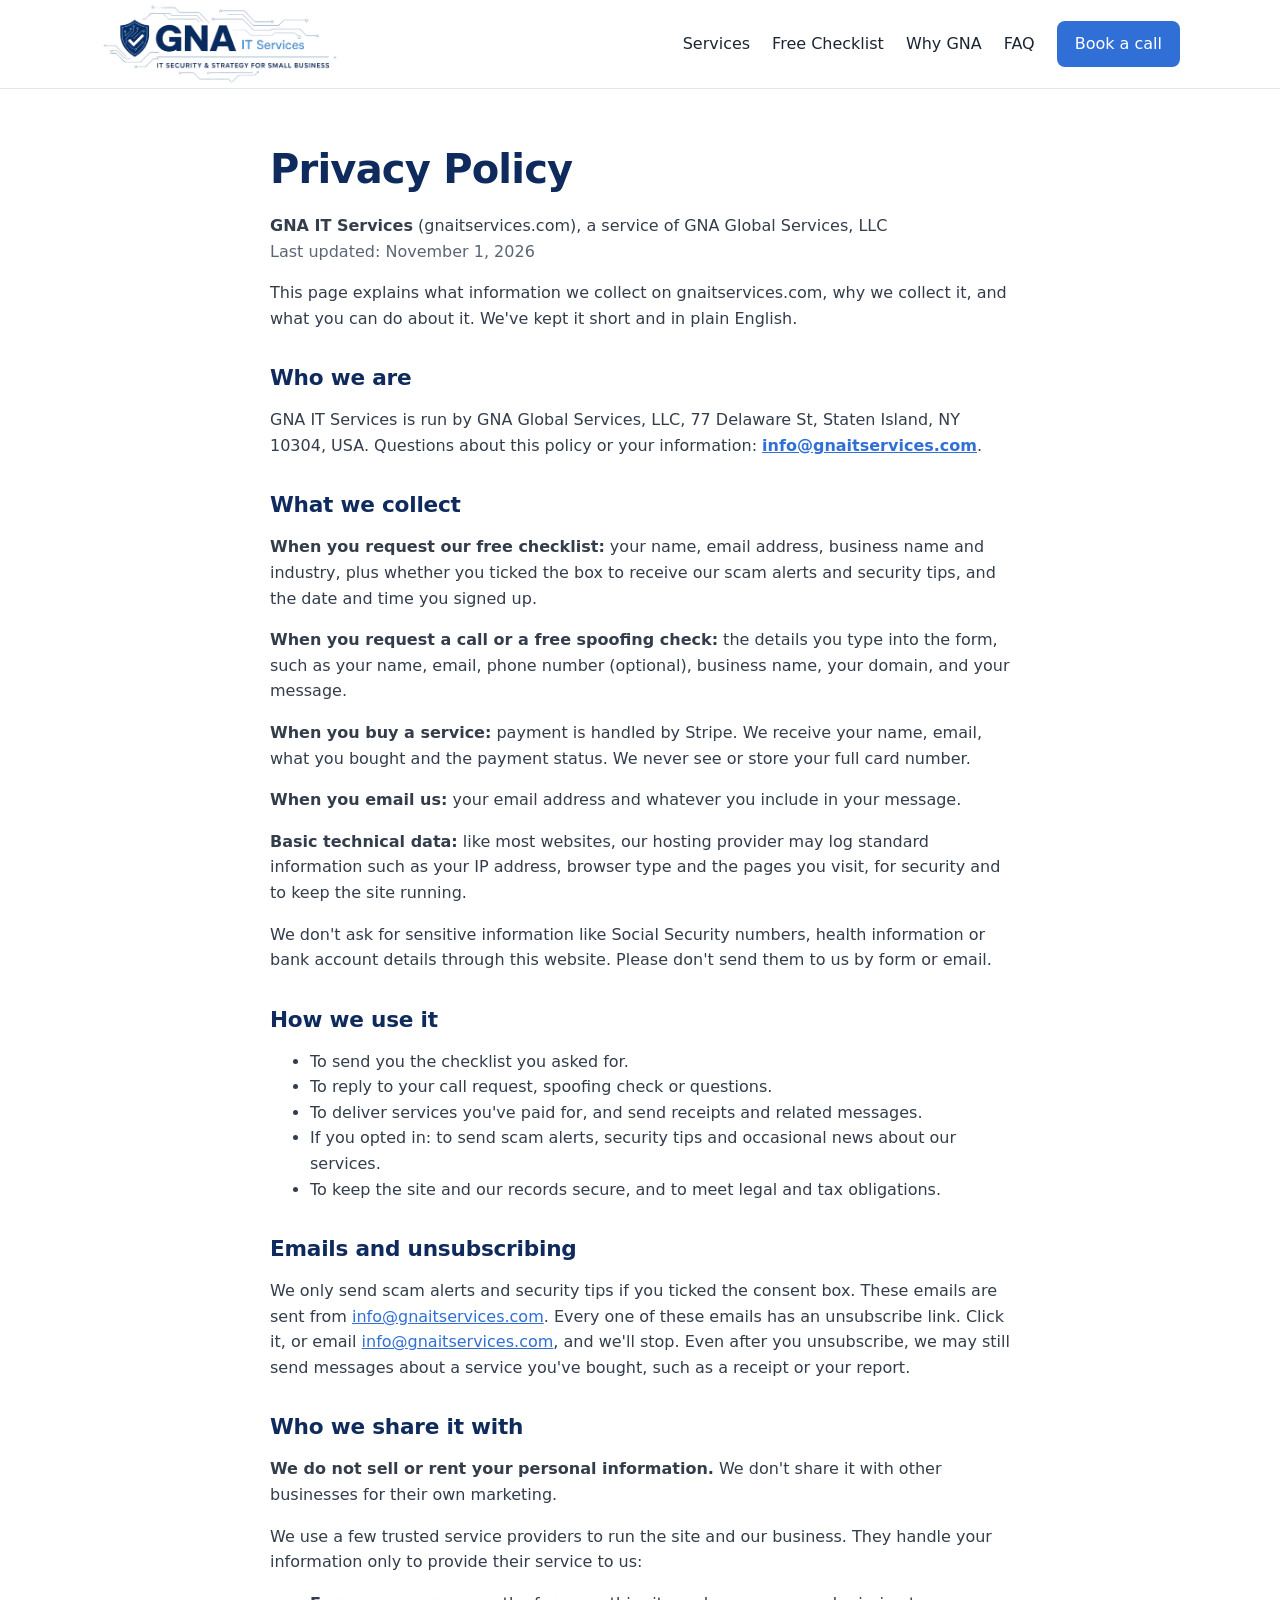
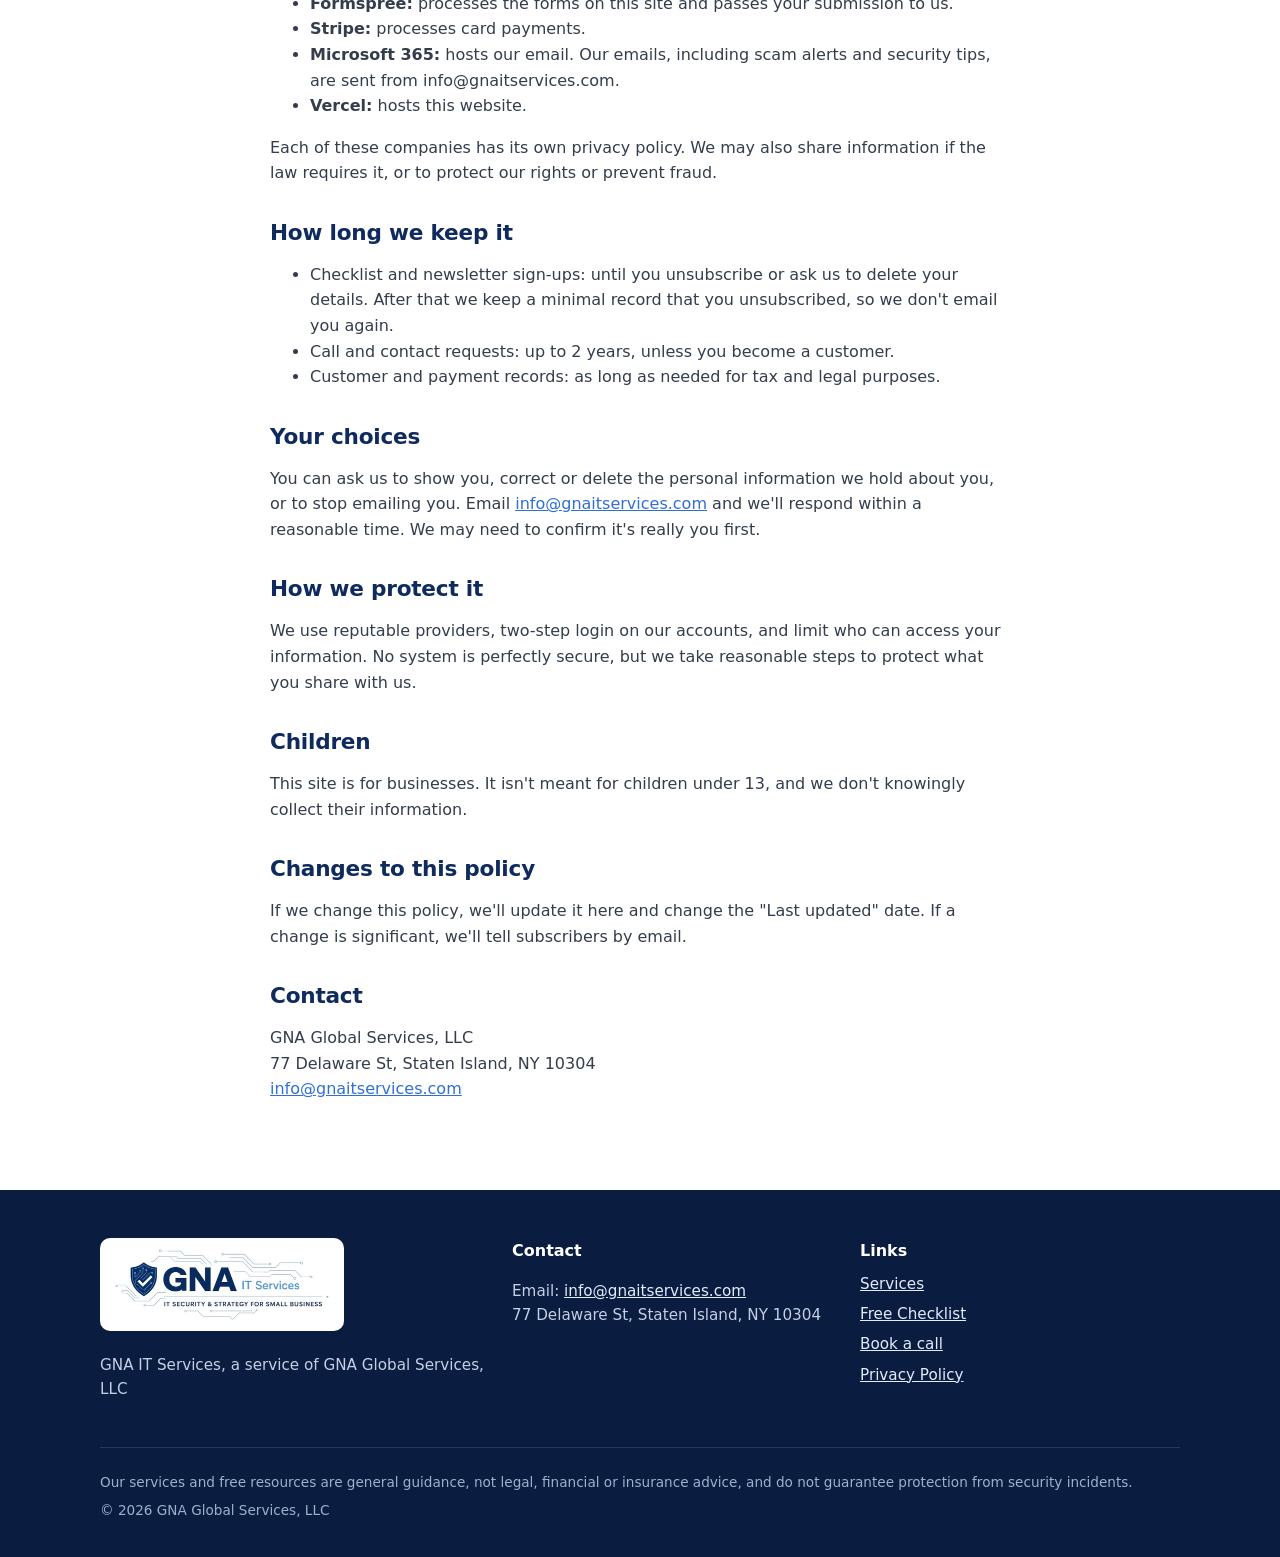
==== privacy.html @ 6314c676 "Initial GNA IT Services site" ====
<!doctype html>
<html lang="en">
<head>
<meta charset="utf-8">
<meta name="viewport" content="width=device-width, initial-scale=1">
<title>Privacy Policy | GNA IT Services</title>
<meta name="description" content="What information GNA IT Services collects on gnaitservices.com, why we collect it, and what you can do about it.">
<link rel="canonical" href="https://gnaitservices.com/privacy">
<meta name="theme-color" content="#0f2a5c">
<link rel="icon" type="image/png" href="[data-uri]">
<link rel="apple-touch-icon" href="[data-uri]">
<link rel="stylesheet" href="/styles.css">
</head>
<body>
<a class="skip" href="#main">Skip to content</a>
<header class="site-header">
  <div class="wrap nav">
    <a class="brand" href="/" aria-label="GNA IT Services home"><img src="[data-uri]" width="240" height="84" alt="GNA IT Services - IT Security &amp; Strategy for Small Business"></a>
    <a class="btn btn-sm nav-cta-m" href="/#book-call">Book a call</a>
    <nav aria-label="Main">
      <a href="/#services">Services</a>
      <a href="/#checklist">Free Checklist</a>
      <a href="/#why">Why GNA</a>
      <a href="/#faq">FAQ</a>
      <a class="btn btn-sm nav-cta" href="/#book-call">Book a call</a>
    </nav>
  </div>
</header>
<main id="main" class="doc">
<div class="wrap narrow">
<h1>Privacy Policy</h1>
<p><strong>GNA IT Services</strong> (gnaitservices.com), a service of GNA Global Services, LLC<br>
<span class="meta">Last updated: November 1, 2026</span></p>
<p>This page explains what information we collect on gnaitservices.com, why we collect it, and what you can do about it. We've kept it short and in plain English.</p>

<h2>Who we are</h2>
<p>GNA IT Services is run by GNA Global Services, LLC, 77 Delaware St, Staten Island, NY 10304, USA. Questions about this policy or your information: <strong><a href="mailto:info@gnaitservices.com">info@gnaitservices.com</a></strong>.</p>

<h2>What we collect</h2>
<p><strong>When you request our free checklist:</strong> your name, email address, business name and industry, plus whether you ticked the box to receive our scam alerts and security tips, and the date and time you signed up.</p>
<p><strong>When you request a call or a free spoofing check:</strong> the details you type into the form, such as your name, email, phone number (optional), business name, your domain, and your message.</p>
<p><strong>When you buy a service:</strong> payment is handled by Stripe. We receive your name, email, what you bought and the payment status. We never see or store your full card number.</p>
<p><strong>When you email us:</strong> your email address and whatever you include in your message.</p>
<p><strong>Basic technical data:</strong> like most websites, our hosting provider may log standard information such as your IP address, browser type and the pages you visit, for security and to keep the site running.</p>
<p>We don't ask for sensitive information like Social Security numbers, health information or bank account details through this website. Please don't send them to us by form or email.</p>

<h2>How we use it</h2>
<ul>
<li>To send you the checklist you asked for.</li>
<li>To reply to your call request, spoofing check or questions.</li>
<li>To deliver services you've paid for, and send receipts and related messages.</li>
<li>If you opted in: to send scam alerts, security tips and occasional news about our services.</li>
<li>To keep the site and our records secure, and to meet legal and tax obligations.</li>
</ul>

<h2>Emails and unsubscribing</h2>
<p>We only send scam alerts and security tips if you ticked the consent box. These emails are sent from <a href="mailto:info@gnaitservices.com">info@gnaitservices.com</a>. Every one of these emails has an unsubscribe link. Click it, or email <a href="mailto:info@gnaitservices.com">info@gnaitservices.com</a>, and we'll stop. Even after you unsubscribe, we may still send messages about a service you've bought, such as a receipt or your report.</p>

<h2>Who we share it with</h2>
<p><strong>We do not sell or rent your personal information.</strong> We don't share it with other businesses for their own marketing.</p>
<p>We use a few trusted service providers to run the site and our business. They handle your information only to provide their service to us:</p>
<ul>
<li><strong>Formspree:</strong> processes the forms on this site and passes your submission to us.</li>
<li><strong>Stripe:</strong> processes card payments.</li>
<li><strong>Microsoft 365:</strong> hosts our email. Our emails, including scam alerts and security tips, are sent from info@gnaitservices.com.</li>
<li><strong>Vercel:</strong> hosts this website.</li>
</ul>
<p>Each of these companies has its own privacy policy. We may also share information if the law requires it, or to protect our rights or prevent fraud.</p>

<h2>How long we keep it</h2>
<ul>
<li>Checklist and newsletter sign-ups: until you unsubscribe or ask us to delete your details. After that we keep a minimal record that you unsubscribed, so we don't email you again.</li>
<li>Call and contact requests: up to 2 years, unless you become a customer.</li>
<li>Customer and payment records: as long as needed for tax and legal purposes.</li>
</ul>

<h2>Your choices</h2>
<p>You can ask us to show you, correct or delete the personal information we hold about you, or to stop emailing you. Email <a href="mailto:info@gnaitservices.com">info@gnaitservices.com</a> and we'll respond within a reasonable time. We may need to confirm it's really you first.</p>

<h2>How we protect it</h2>
<p>We use reputable providers, two-step login on our accounts, and limit who can access your information. No system is perfectly secure, but we take reasonable steps to protect what you share with us.</p>

<h2>Children</h2>
<p>This site is for businesses. It isn't meant for children under 13, and we don't knowingly collect their information.</p>

<h2>Changes to this policy</h2>
<p>If we change this policy, we'll update it here and change the "Last updated" date. If a change is significant, we'll tell subscribers by email.</p>

<h2>Contact</h2>
<p>GNA Global Services, LLC<br>77 Delaware St, Staten Island, NY 10304<br><a href="mailto:info@gnaitservices.com">info@gnaitservices.com</a></p>
</div>
</main>
<footer class="site-footer">
  <div class="wrap">
    <div class="foot">
      <div>
        <span class="foot-logo"><img src="[data-uri]" width="220" height="77" alt="GNA IT Services" loading="lazy"></span>
        <p>GNA IT Services, a service of GNA Global Services, LLC</p>
      </div>
      <div>
        <h4>Contact</h4>
        <p>Email: <a href="mailto:info@gnaitservices.com">info@gnaitservices.com</a><br>77 Delaware St, Staten Island, NY 10304</p>
      </div>
      <div>
        <h4>Links</h4>
        <ul>
          <li><a href="/#services">Services</a></li>
          <li><a href="/#checklist">Free Checklist</a></li>
          <li><a href="/#book-call">Book a call</a></li>
          <li><a href="/privacy">Privacy Policy</a></li>
        </ul>
      </div>
    </div>
    <div class="legal">
      <p>Our services and free resources are general guidance, not legal, financial or insurance advice, and do not guarantee protection from security incidents.</p>
      <p>&copy; 2026 GNA Global Services, LLC</p>
    </div>
  </div>
</footer>

</body>
</html>
---- styles.css ----
:root{--navy:#0f2a5c;--navy-d:#0a1d40;--blue:#2f6fd6;--blue-d:#2358b0;--sky:#5b9be0;--ink:#1c2533;--muted:#5a6676;--bg:#fff;--alt:#f4f7fb;--line:#e1e7ef;--r:12px;--warn:#fff4e5}
*{box-sizing:border-box}
html{scroll-behavior:smooth;-webkit-text-size-adjust:100%}
body{margin:0;font-family:system-ui,-apple-system,"Segoe UI",Roboto,Helvetica,Arial,sans-serif;color:var(--ink);background:var(--bg);line-height:1.6;overflow-x:hidden}
img{max-width:100%;height:auto}
a{color:var(--blue)}
h1,h2,h3{line-height:1.2;margin:0 0 .5em;color:var(--navy)}
h1{font-size:clamp(1.9rem,4.6vw,3rem);letter-spacing:-.02em}
h2{font-size:clamp(1.5rem,3.4vw,2.1rem);letter-spacing:-.01em}
h3{font-size:1.15rem}
.wrap{max-width:1120px;margin:0 auto;padding:0 20px}
.narrow{max-width:780px}
.skip{position:absolute;left:-999px}.skip:focus{left:10px;top:10px;background:#fff;padding:8px;z-index:20}
[id]{scroll-margin-top:100px}
/* header */
.site-header{background:#fff;border-bottom:1px solid var(--line);position:sticky;top:0;z-index:10}
.nav{display:flex;align-items:center;justify-content:space-between;gap:16px;min-height:88px}
.brand img{display:block;width:240px;height:auto}
.nav nav{display:flex;align-items:center;gap:22px;flex-wrap:wrap}
.nav nav a{color:var(--ink);text-decoration:none;font-weight:500}
.nav nav a:hover{color:var(--blue)}
.nav nav a.btn{color:#fff}
.nav .nav-cta-m{display:none}
@media(max-width:860px){.nav{flex-wrap:wrap;padding:10px 20px 8px;min-height:0;row-gap:6px}.brand img{width:170px}.nav .nav-cta-m{display:inline-block;color:#fff}.nav nav .nav-cta{display:none}.nav nav{gap:4px 18px;width:100%}.nav nav a{font-size:.92rem}}
/* buttons */
.btn{display:inline-block;background:var(--blue);color:#fff;padding:13px 24px;border-radius:8px;font-weight:600;text-decoration:none;border:2px solid var(--blue);transition:background .15s,border-color .15s;text-align:center;font-size:1rem;cursor:pointer;font-family:inherit}
.btn:hover{background:var(--blue-d);border-color:var(--blue-d)}
.btn-sm{padding:8px 16px}
.btn-outline{background:#fff;color:var(--navy);border-color:var(--navy)}.btn-outline:hover{background:var(--navy);color:#fff;border-color:var(--navy)}
.btn-light{background:#fff;color:var(--navy);border-color:#fff}.btn-light:hover{background:#e9f0fb;border-color:#e9f0fb}
.btn-ghost{background:transparent;color:#fff;border-color:rgba(255,255,255,.7)}.btn-ghost:hover{background:rgba(255,255,255,.12);border-color:#fff}
.btn[disabled]{opacity:.6;cursor:wait}
/* hero */
.hero{padding:80px 0 64px;background:radial-gradient(1200px 400px at 85% -10%,#dfeafb 0,rgba(223,234,251,0) 70%),linear-gradient(180deg,#f3f7fd,#fff)}
.lead{font-size:1.18rem;color:var(--muted);max-width:720px}
.cta-row{display:flex;gap:14px 16px;align-items:center;flex-wrap:wrap;margin:28px 0 14px}
.text-link{font-weight:600;text-decoration:none}
.text-link:hover{text-decoration:underline}
.trust{display:flex;flex-wrap:wrap;gap:8px 22px;margin:26px 0 0;padding:0;list-style:none;color:var(--muted);font-size:.96rem}
.trust li{display:flex;align-items:center;gap:8px}
.trust li::before{content:"";width:8px;height:8px;border-radius:50%;background:var(--sky)}
/* sections */
.section{padding:76px 0}.alt{background:var(--alt)}
.intro{color:var(--muted);font-size:1.08rem;max-width:760px}
.grid3{display:grid;gap:20px;grid-template-columns:repeat(auto-fit,minmax(260px,1fr));margin-top:30px}
.card{background:#fff;border:1px solid var(--line);border-radius:var(--r);padding:26px}
.card h3{font-size:1.1rem}
.card p{margin:0;color:var(--muted)}
.scenario h3{font-style:italic}
.proof{margin-top:40px;background:var(--navy);color:#e8eefb;border-radius:var(--r);padding:30px}
.proof ul{list-style:none;margin:0;padding:0;display:grid;gap:20px;grid-template-columns:repeat(auto-fit,minmax(240px,1fr))}
.proof li{border-left:3px solid var(--sky);padding-left:14px}
.proof strong{color:#fff;font-size:1.15em}
.proof .source{font-size:.84rem;color:#b9c6e0;margin:22px 0 0}
.proof .source a{color:#cfe0ff}
.closing{font-size:1.1rem;margin:30px 0 14px;max-width:780px}
/* services */
.services{display:grid;gap:22px;grid-template-columns:repeat(auto-fit,minmax(300px,1fr));margin-top:32px}
.svc{background:#fff;border:1px solid var(--line);border-radius:var(--r);padding:28px;display:flex;flex-direction:column;gap:12px;position:relative}
.svc.featured{border:2px solid var(--blue);box-shadow:0 10px 30px rgba(15,42,92,.10)}
.badge{position:absolute;top:-13px;left:24px;background:var(--blue);color:#fff;font-size:.78rem;font-weight:700;padding:4px 12px;border-radius:999px;letter-spacing:.02em}
.svc h3{margin:0}
.price{font-weight:700;color:var(--blue);font-size:1.05rem}
.svc p{margin:0;color:var(--muted)}
.svc ul{margin:0;padding-left:20px;color:var(--muted)}
.svc .actions{margin-top:auto;display:flex;flex-direction:column;gap:10px;padding-top:6px}
.svc .fine{font-size:.88rem;color:var(--muted)}
/* checklist */
.optin{display:grid;gap:40px;grid-template-columns:1fr 1fr;align-items:start;margin-top:10px}
@media(max-width:860px){.optin{grid-template-columns:1fr}}
.checks{list-style:none;padding:0;margin:16px 0}
.checks li{padding-left:30px;position:relative;margin:10px 0}
.checks li::before{content:"\2713";position:absolute;left:0;top:0;color:var(--blue);font-weight:800}
.hook{background:#eaf2fd;border-radius:10px;padding:14px 16px;color:var(--navy)}
.thumb{margin-top:22px;max-width:300px;border-radius:8px;border:1px solid var(--line);box-shadow:0 8px 24px rgba(15,42,92,.12)}
.formcard{background:#fff;border:1px solid var(--line);border-radius:var(--r);padding:28px;box-shadow:0 10px 30px rgba(15,42,92,.08)}
.field{margin:0 0 16px}
.field label{display:block;font-weight:600;margin-bottom:6px}
.req{color:#c0392b}
input[type=text],input[type=email],input[type=tel],select,textarea{width:100%;padding:11px 12px;border:1px solid #c9d3e0;border-radius:8px;font:inherit;background:#fff;color:var(--ink)}
input:focus,select:focus,textarea:focus{outline:2px solid var(--sky);outline-offset:1px;border-color:var(--blue)}
.consent{display:flex;gap:10px;align-items:flex-start;margin:4px 0 18px;font-size:.95rem}
.consent input{margin-top:5px;width:18px;height:18px;flex:0 0 auto}
.small{font-size:.88rem;color:var(--muted);margin:12px 0 0}
.two{display:grid;gap:0 16px;grid-template-columns:1fr 1fr}
@media(max-width:600px){.two{grid-template-columns:1fr}}
.hp{position:absolute!important;left:-5000px!important;width:1px;height:1px;overflow:hidden}
.done{display:none;background:#e9f7ef;border:1px solid #b7e0c6;border-radius:10px;padding:20px;color:#14532d}
.err{color:#b42318;font-weight:600;min-height:0;margin:10px 0 0}
/* why */
.why{list-style:none;padding:0;margin:30px 0 0;display:grid;gap:18px;grid-template-columns:repeat(auto-fit,minmax(300px,1fr))}
.why li{background:#fff;border:1px solid var(--line);border-radius:var(--r);padding:22px;color:var(--muted)}
.why strong{display:block;color:var(--navy);font-size:1.05rem;margin-bottom:4px}
/* faq */
.faq details{border-bottom:1px solid var(--line);padding:16px 0}
.faq summary{font-weight:600;cursor:pointer;color:var(--navy);list-style:none;position:relative;padding-right:28px}
.faq summary::-webkit-details-marker{display:none}
.faq summary::after{content:"+";position:absolute;right:4px;top:-2px;font-size:1.4rem;color:var(--blue)}
.faq details[open] summary::after{content:"\2212"}
.faq p{margin:10px 0 0;color:var(--muted)}
/* final band */
.band{background:linear-gradient(135deg,var(--navy),#1b4d9b);color:#fff;text-align:center;padding:68px 0}
.band h2{color:#fff}
.band .cta-row{justify-content:center}
.band a.small-link{color:#dbe7ff;font-weight:600}
/* footer */
.site-footer{background:var(--navy-d);color:#c4cfe3;padding:48px 0 30px;font-size:.95rem}
.site-footer a{color:#e3ebfa}
.foot{display:grid;gap:28px;grid-template-columns:1.2fr 1fr 1fr}
@media(max-width:800px){.foot{grid-template-columns:1fr}}
.foot-logo{background:#fff;border-radius:10px;padding:8px 12px;display:inline-block}
.foot-logo img{display:block;width:220px}
.foot ul{list-style:none;margin:0;padding:0}.foot li{margin:6px 0}
.foot h4{color:#fff;margin:0 0 8px;font-size:1rem}
.legal{border-top:1px solid rgba(255,255,255,.12);margin-top:30px;padding-top:18px;font-size:.85rem;color:#9fb0cc}
.legal p{margin:6px 0}
/* privacy */
.doc{padding:56px 0 72px}
.doc h1{font-size:clamp(1.8rem,4vw,2.5rem)}
.doc h2{font-size:1.35rem;margin-top:34px}
.doc p,.doc li{color:#333d4b}
.doc .meta{color:var(--muted)}
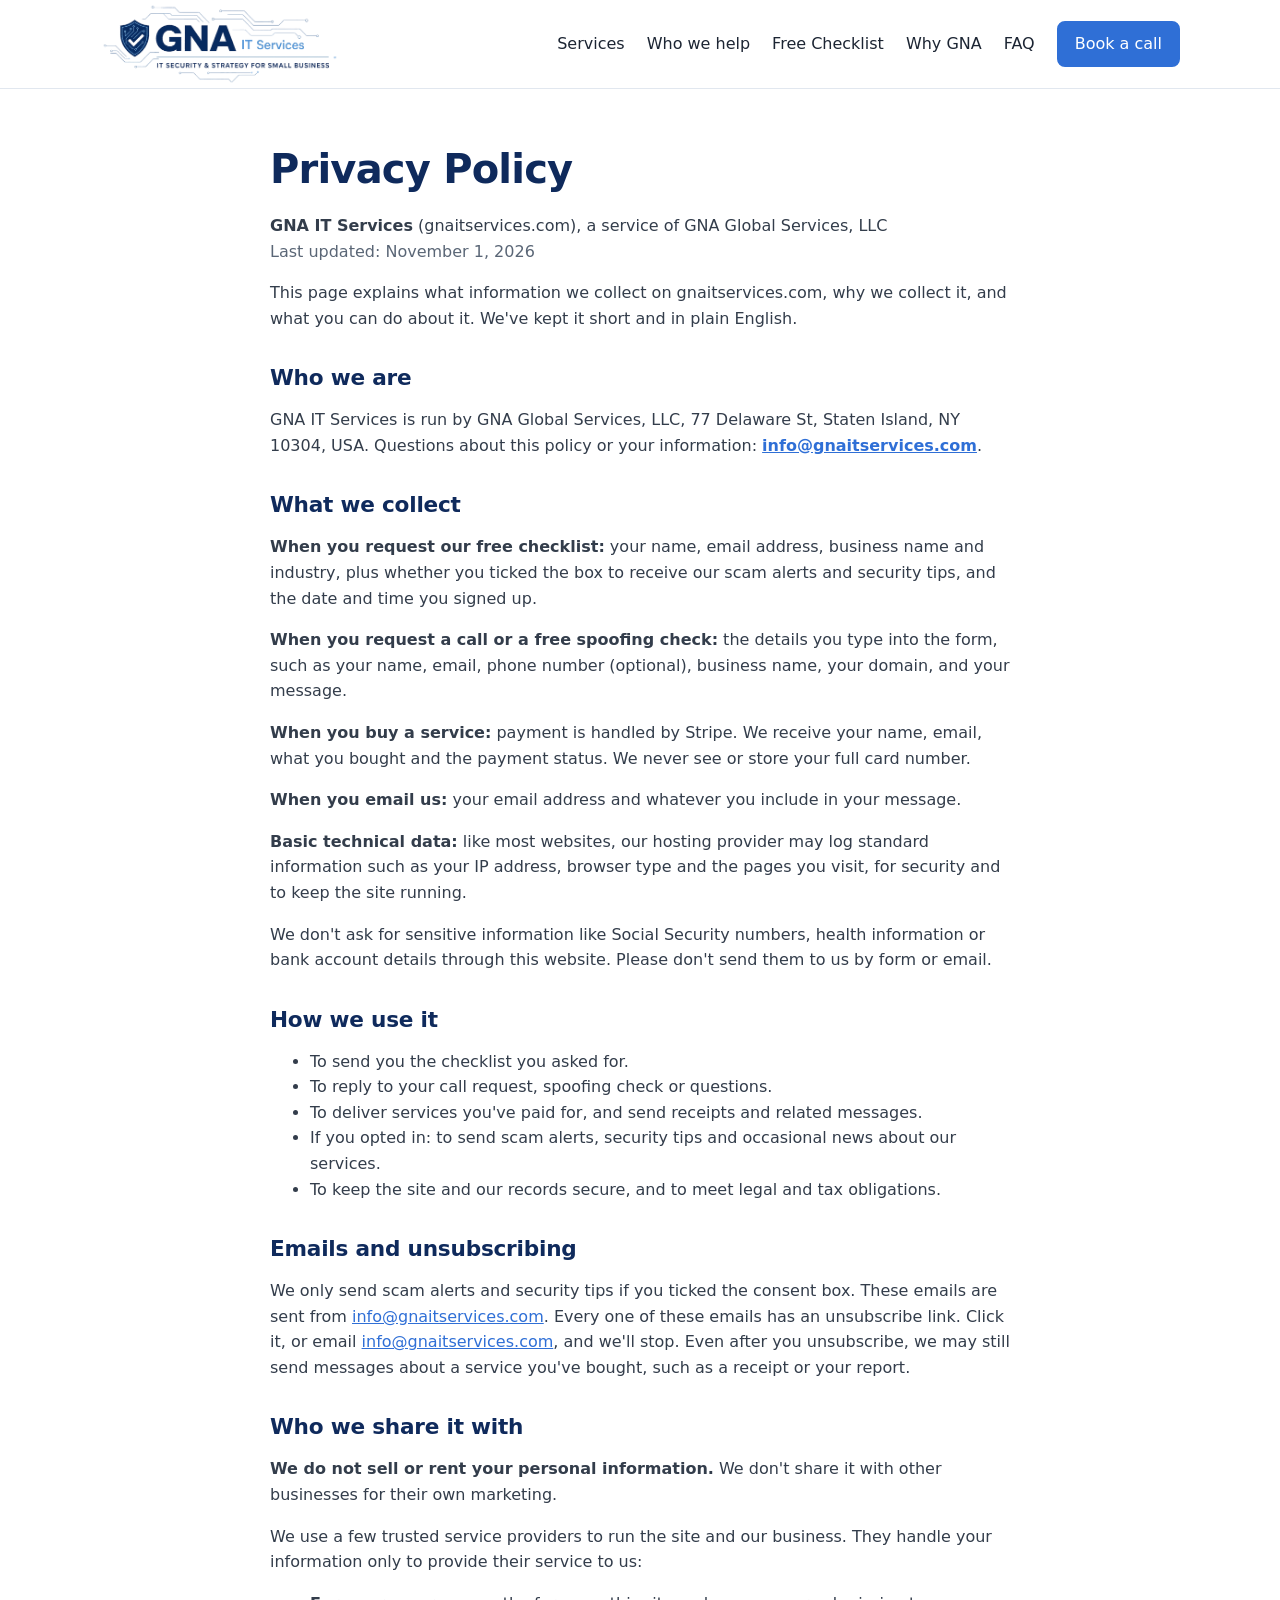
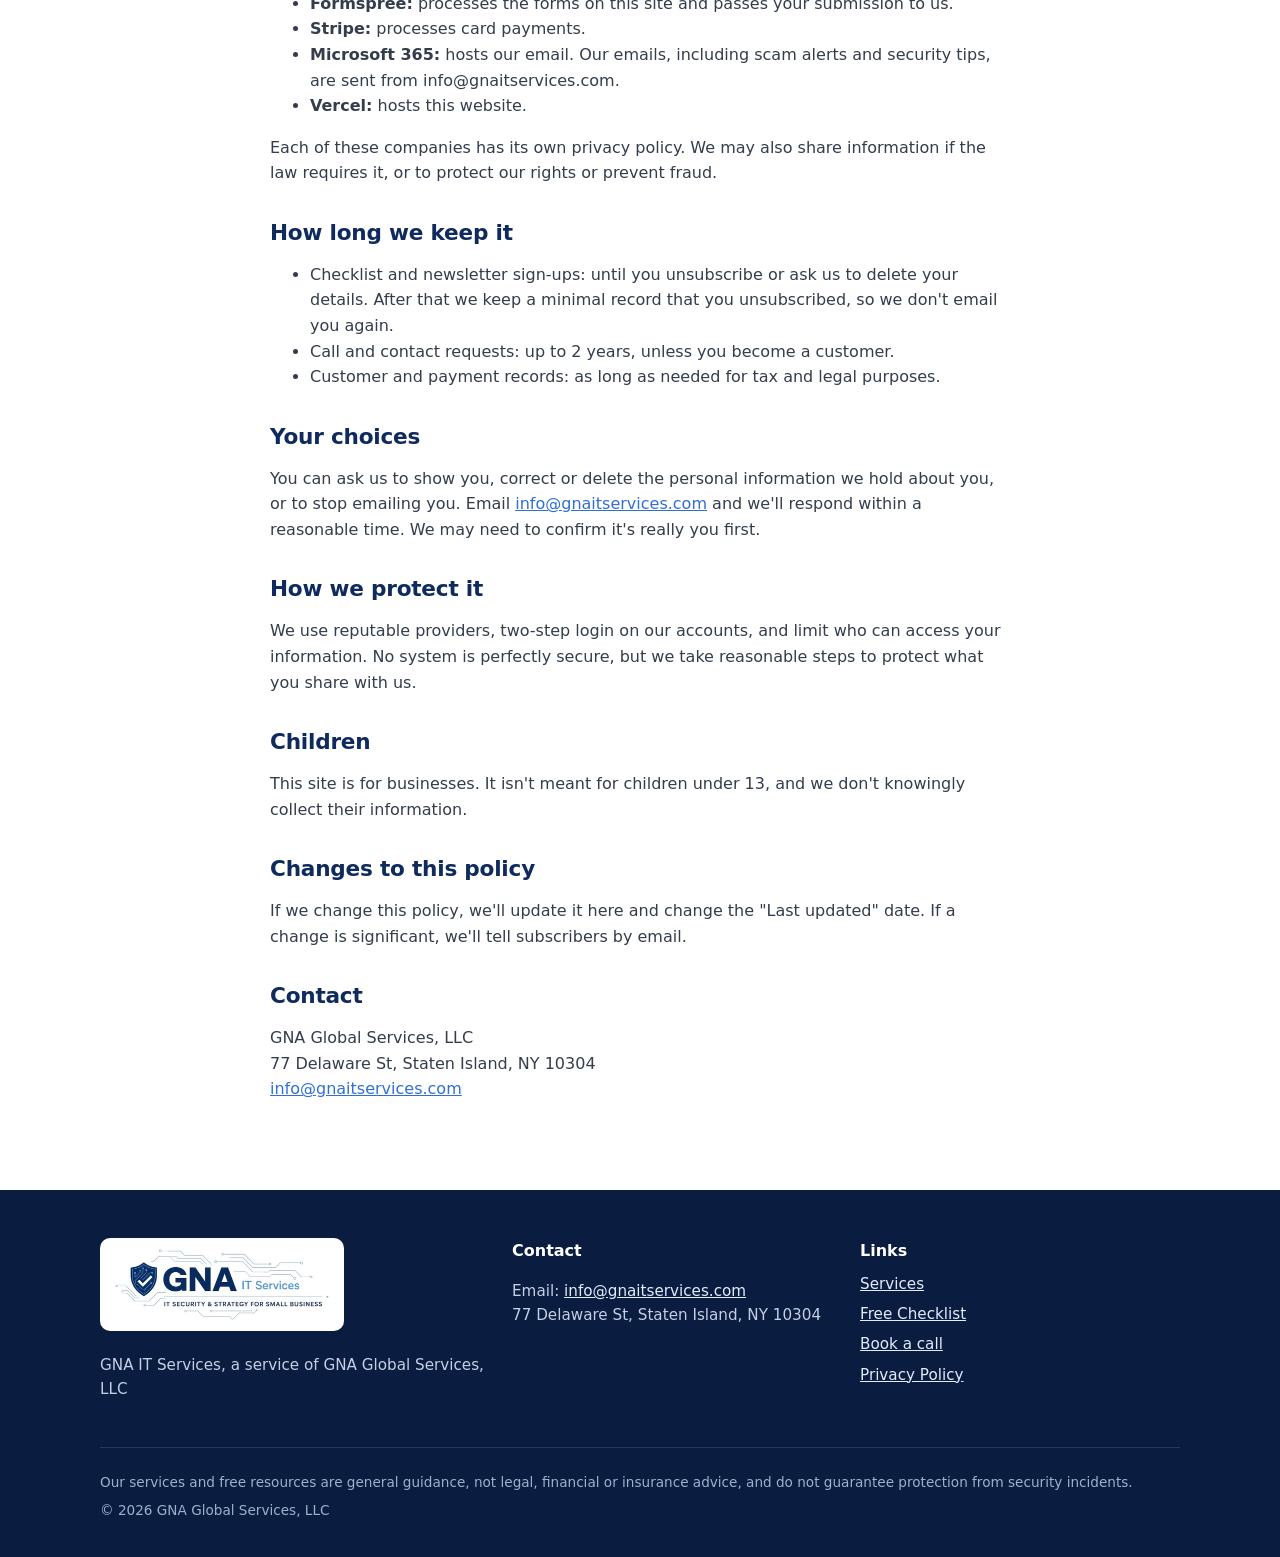
==== commit 624672e2: "Preview the $149 path and add the security review page. Make the $149 review the first step, add Who" ====
--- a/privacy.html
+++ b/privacy.html
@@ -5,7 +5,7 @@
 <meta name="viewport" content="width=device-width, initial-scale=1">
 <title>Privacy Policy | GNA IT Services</title>
 <meta name="description" content="What information GNA IT Services collects on gnaitservices.com, why we collect it, and what you can do about it.">
-<link rel="canonical" href="https://gnaitservices.com/privacy">
+<link rel="canonical" href="https://www.gnaitservices.com/privacy">
 <meta name="theme-color" content="#0f2a5c">
 <link rel="icon" type="image/png" href="[data-uri]">
 <link rel="apple-touch-icon" href="[data-uri]">
@@ -19,6 +19,7 @@
     <a class="btn btn-sm nav-cta-m" href="/#book-call">Book a call</a>
     <nav aria-label="Main">
       <a href="/#services">Services</a>
+      <a href="/#who-we-help">Who we help</a>
       <a href="/#checklist">Free Checklist</a>
       <a href="/#why">Why GNA</a>
       <a href="/#faq">FAQ</a>
--- a/styles.css
+++ b/styles.css
@@ -120,3 +120,43 @@
 .doc h2{font-size:1.35rem;margin-top:34px}
 .doc p,.doc li{color:#333d4b}
 .doc .meta{color:var(--muted)}
+/* upsell path */
+.path-note{font-weight:700;color:var(--navy);margin:28px 0 0}
+.services.path{grid-template-columns:repeat(auto-fit,minmax(240px,1fr));margin-top:26px}
+.badge-soft{background:#e9f0fb;color:var(--navy)}
+.more-h{margin:48px 0 0;font-size:1.25rem}
+.draft{background:#fff4c2;color:#6b4e00;font-weight:700;border-radius:4px;padding:0 4px}
+.badge .draft{background:none;color:inherit;padding:0}
+.next-steps{padding:8px 0 72px}
+.next-steps h2{margin-top:0}
+.next-steps .services.path{grid-template-columns:repeat(auto-fit,minmax(280px,1fr))}
+.path-foot{color:var(--muted);margin:18px 0 0}
+.doc .next-steps .wrap{max-width:1120px}
+/* uniform cards: equal height, buttons aligned */
+.services{align-items:stretch}
+.svc .actions{justify-content:flex-start;min-height:104px}
+.svc .badge-soft{position:static;align-self:flex-start;margin:-6px 0 0;white-space:normal}
+.step-kicker{margin:6px 0 0;font-size:.78rem;font-weight:700;letter-spacing:.04em;text-transform:uppercase;color:var(--blue)}
+.path-slim{margin:22px 0 0;font-size:1.05rem;color:var(--navy)}
+.audience{margin:14px 0 0;max-width:720px;color:var(--navy);font-weight:600}
+.who{margin-top:56px}
+.who-grid{display:grid;gap:16px;grid-template-columns:repeat(auto-fit,minmax(220px,1fr));margin-top:22px}
+.who-grid h3{margin-bottom:6px}
+.partner{margin:22px 0 0;color:var(--muted)}
+.draft-flag{margin:0 0 14px}
+.familiar{list-style:none;padding:0;margin:8px 0 0}
+.familiar li{position:relative;padding-left:28px;margin:12px 0}
+.familiar li::before{content:"";position:absolute;left:0;top:.55em;width:8px;height:8px;border-radius:50%;background:var(--sky)}
+.inc-grid,.ben-grid{display:grid;gap:16px;grid-template-columns:repeat(auto-fit,minmax(240px,1fr));margin-top:26px;align-items:start}
+.inc,.ben{background:#fff;border:1px solid var(--line);border-radius:var(--r);padding:22px}
+.inc h3,.ben h3{margin-bottom:6px}
+.inc p,.ben p{margin:0;color:var(--muted)}
+.inc p + p{margin-top:10px}
+.inc.featured{border:2px solid var(--blue);box-shadow:0 8px 24px rgba(15,42,92,.08)}
+.steps{list-style:none;padding:0;margin:28px 0 0;display:grid;gap:16px;counter-reset:s;grid-template-columns:repeat(auto-fit,minmax(220px,1fr))}
+.steps li{counter-increment:s;background:#fff;border:1px solid var(--line);border-radius:var(--r);padding:22px}
+.steps li::before{content:counter(s);display:inline-grid;place-items:center;width:32px;height:32px;border-radius:50%;background:var(--blue);color:#fff;font-weight:700;margin-bottom:10px}
+.steps h3{margin:0 0 6px}
+.steps p{margin:0;color:var(--muted)}
+.band p{color:#e8eefb;margin:8px auto 0;max-width:640px}
+.sr-next{padding-top:8px}
